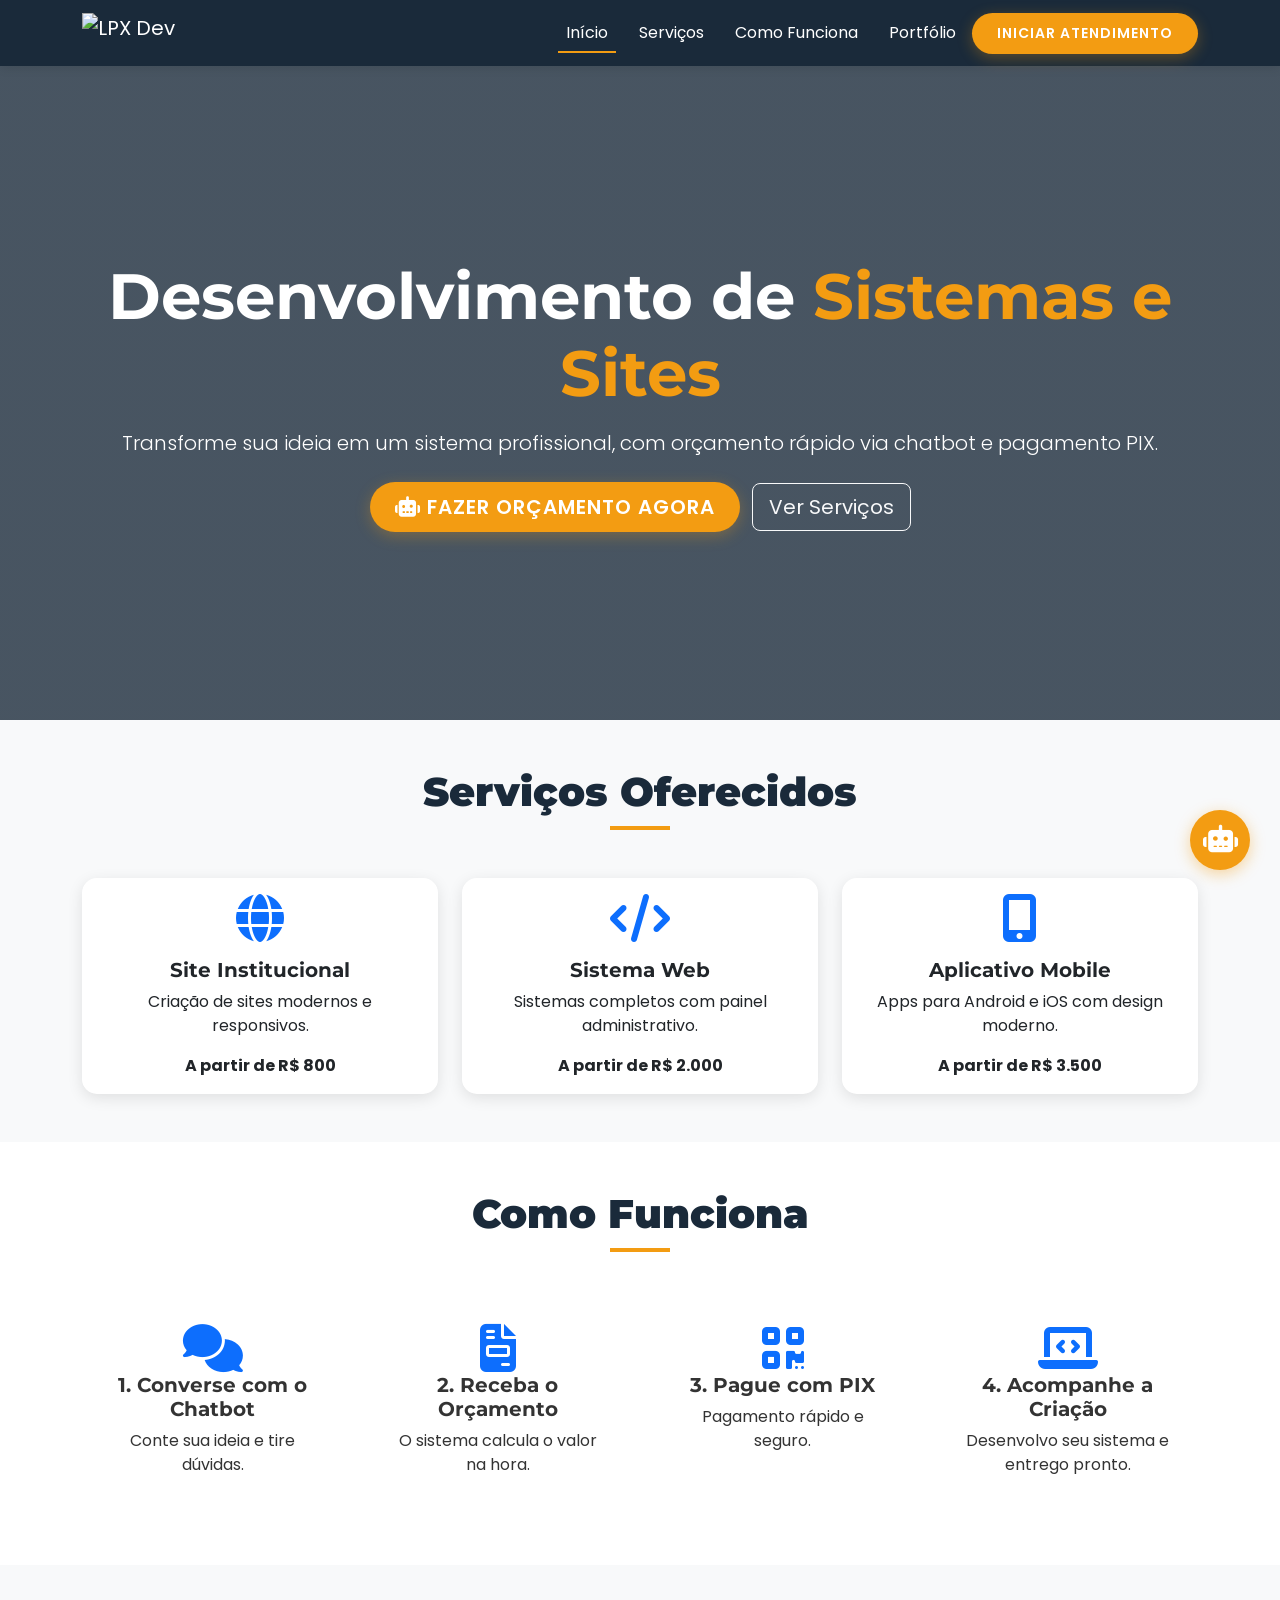
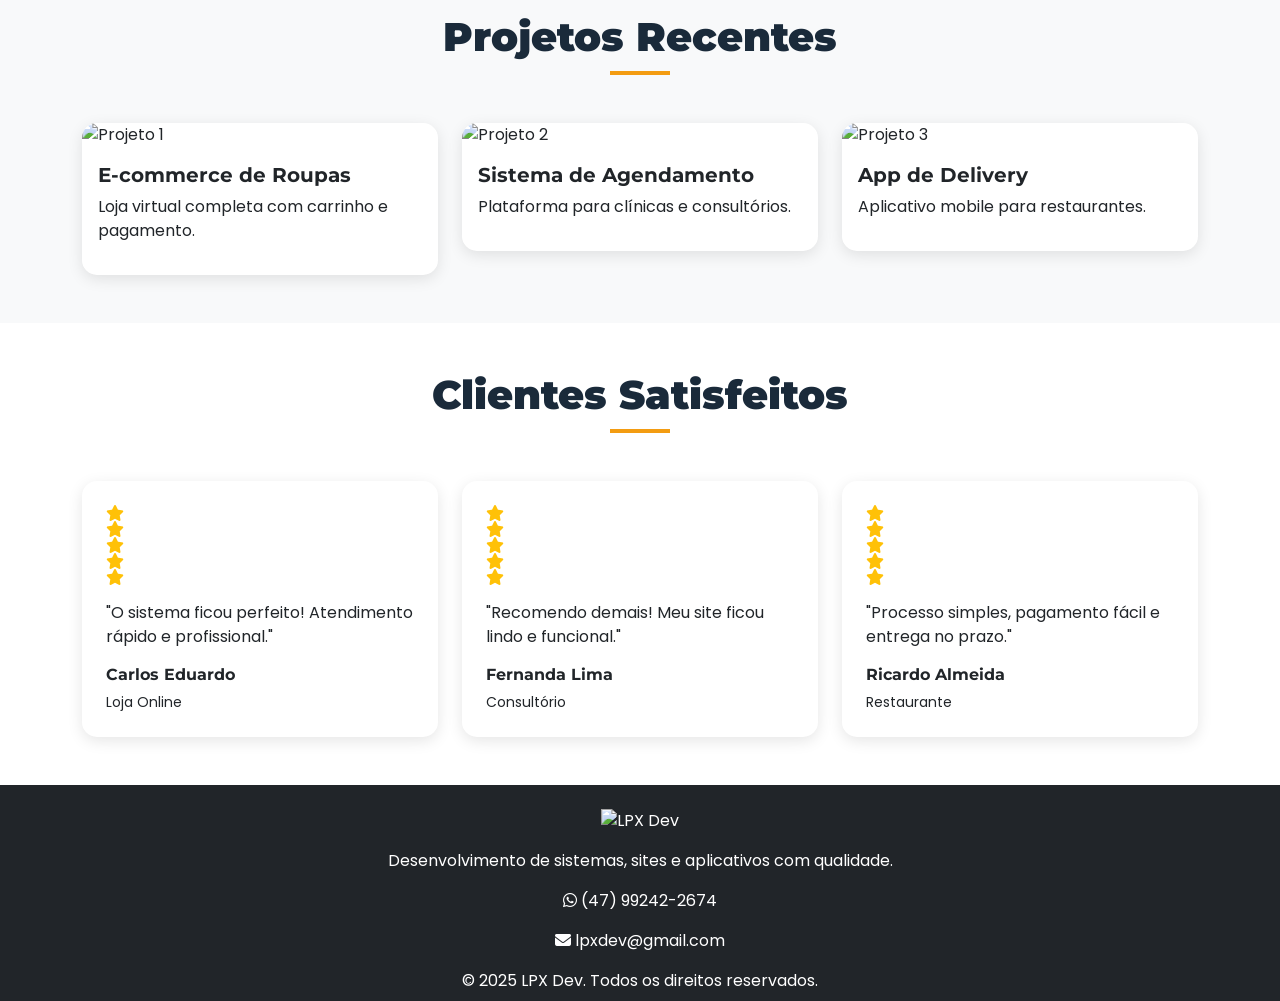
==== index.html @ 7f18dfef "Add files via upload" ====
<!DOCTYPE html>
<html lang="pt-BR">
<head>
    <meta charset="UTF-8">
    <meta name="viewport" content="width=device-width, initial-scale=1.0">
    <title>LPX Dev – Desenvolvimento de Sistemas e Sites</title>
    <link href="https://cdn.jsdelivr.net/npm/bootstrap@5.3.0/dist/css/bootstrap.min.css" rel="stylesheet">
    <link rel="stylesheet" href="https://cdnjs.cloudflare.com/ajax/libs/animate.css/4.1.1/animate.min.css"/>
    <link rel="stylesheet" href="https://unpkg.com/aos@2.3.1/dist/aos.css"/>
    <link rel="stylesheet" href="https://cdnjs.cloudflare.com/ajax/libs/font-awesome/6.4.0/css/all.min.css"/>
    <link href="https://fonts.googleapis.com/css2?family=Poppins:wght@300;400;600;700;900&family=Montserrat:wght@400;700;900&display=swap" rel="stylesheet">
    <link rel="stylesheet" href="css/style.css">
</head>
<body>

    <!-- NAVBAR -->
    <nav class="navbar navbar-expand-lg navbar-dark fixed-top">
        <div class="container">
            <a class="navbar-brand d-flex align-items-center" href="index.html">
                <img src="assets/logo.svg" alt="LPX Dev" class="logo-img animate__animated animate__pulse animate__infinite">
            </a>
            <button class="navbar-toggler" type="button" data-bs-toggle="collapse" data-bs-target="#navbarNav">
                <span class="navbar-toggler-icon"></span>
            </button>
            <div class="collapse navbar-collapse" id="navbarNav">
                <ul class="navbar-nav ms-auto">
                    <li class="nav-item"><a class="nav-link active" href="#inicio">Início</a></li>
                    <li class="nav-item"><a class="nav-link" href="#servicos">Serviços</a></li>
                    <li class="nav-item"><a class="nav-link" href="#como-funciona">Como Funciona</a></li>
                    <li class="nav-item"><a class="nav-link" href="#portfolio">Portfólio</a></li>
                    <li class="nav-item ms-2">
                        <a href="#" class="btn btn-custom btn-sm" onclick="abrirChatbot()">Iniciar Atendimento</a>
                    </li>
                </ul>
            </div>
        </div>
    </nav>

    <!-- HERO -->
    <header class="hero d-flex align-items-center" id="inicio">
        <div class="container text-center text-white">
            <h1 class="display-3 fw-bold animate__animated animate__fadeInDown">Desenvolvimento de <span class="text-highlight">Sistemas e Sites</span></h1>
            <p class="lead mt-3 animate__animated animate__fadeInUp animate__delay-1s">Transforme sua ideia em um sistema profissional, com orçamento rápido via chatbot e pagamento PIX.</p>
            <div class="mt-4 animate__animated animate__fadeInUp animate__delay-2s">
                <button class="btn btn-custom btn-lg me-2" onclick="abrirChatbot()"><i class="fas fa-robot"></i> Fazer Orçamento Agora</button>
                <a href="#servicos" class="btn btn-outline-light btn-lg">Ver Serviços</a>
            </div>
        </div>
    </header>

    <!-- SERVIÇOS -->
    <section class="py-5 bg-light" id="servicos">
        <div class="container">
            <h2 class="section-title text-center mb-5" data-aos="fade-up">Serviços Oferecidos</h2>
            <div class="row g-4">
                <div class="col-md-4" data-aos="fade-up" data-aos-delay="100">
                    <div class="card service-card h-100">
                        <div class="card-body text-center">
                            <i class="fas fa-globe fa-3x text-primary mb-3"></i>
                            <h5>Site Institucional</h5>
                            <p>Criação de sites modernos e responsivos.</p>
                            <strong>A partir de R$ 800</strong>
                        </div>
                    </div>
                </div>
                <div class="col-md-4" data-aos="fade-up" data-aos-delay="200">
                    <div class="card service-card h-100">
                        <div class="card-body text-center">
                            <i class="fas fa-code fa-3x text-primary mb-3"></i>
                            <h5>Sistema Web</h5>
                            <p>Sistemas completos com painel administrativo.</p>
                            <strong>A partir de R$ 2.000</strong>
                        </div>
                    </div>
                </div>
                <div class="col-md-4" data-aos="fade-up" data-aos-delay="300">
                    <div class="card service-card h-100">
                        <div class="card-body text-center">
                            <i class="fas fa-mobile-alt fa-3x text-primary mb-3"></i>
                            <h5>Aplicativo Mobile</h5>
                            <p>Apps para Android e iOS com design moderno.</p>
                            <strong>A partir de R$ 3.500</strong>
                        </div>
                    </div>
                </div>
            </div>
        </div>
    </section>

    <!-- COMO FUNCIONA -->
    <section class="py-5" id="como-funciona">
        <div class="container">
            <h2 class="section-title text-center mb-5" data-aos="fade-up">Como Funciona</h2>
            <div class="row text-center">
                <div class="col-md-3" data-aos="fade-up">
                    <div class="p-4">
                        <i class="fas fa-comments fa-3x text-primary"></i>
                        <h5>1. Converse com o Chatbot</h5>
                        <p>Conte sua ideia e tire dúvidas.</p>
                    </div>
                </div>
                <div class="col-md-3" data-aos="fade-up" data-aos-delay="100">
                    <div class="p-4">
                        <i class="fas fa-file-invoice fa-3x text-primary"></i>
                        <h5>2. Receba o Orçamento</h5>
                        <p>O sistema calcula o valor na hora.</p>
                    </div>
                </div>
                <div class="col-md-3" data-aos="fade-up" data-aos-delay="200">
                    <div class="p-4">
                        <i class="fas fa-qrcode fa-3x text-primary"></i>
                        <h5>3. Pague com PIX</h5>
                        <p>Pagamento rápido e seguro.</p>
                    </div>
                </div>
                <div class="col-md-3" data-aos="fade-up" data-aos-delay="300">
                    <div class="p-4">
                        <i class="fas fa-laptop-code fa-3x text-primary"></i>
                        <h5>4. Acompanhe a Criação</h5>
                        <p>Desenvolvo seu sistema e entrego pronto.</p>
                    </div>
                </div>
            </div>
        </div>
    </section>

    <!-- PORTFÓLIO -->
    <section class="py-5 bg-light" id="portfolio">
        <div class="container">
            <h2 class="section-title text-center mb-5" data-aos="fade-up">Projetos Recentes</h2>
            <div class="row g-4">
                <div class="col-md-4" data-aos="zoom-in">
                    <div class="card portfolio-card">
                        <img src="https://picsum.photos/400/250?random=20" class="card-img-top" alt="Projeto 1">
                        <div class="card-body">
                            <h5>E-commerce de Roupas</h5>
                            <p>Loja virtual completa com carrinho e pagamento.</p>
                        </div>
                    </div>
                </div>
                <div class="col-md-4" data-aos="zoom-in" data-aos-delay="100">
                    <div class="card portfolio-card">
                        <img src="https://picsum.photos/400/250?random=21" class="card-img-top" alt="Projeto 2">
                        <div class="card-body">
                            <h5>Sistema de Agendamento</h5>
                            <p>Plataforma para clínicas e consultórios.</p>
                        </div>
                    </div>
                </div>
                <div class="col-md-4" data-aos="zoom-in" data-aos-delay="200">
                    <div class="card portfolio-card">
                        <img src="https://picsum.photos/400/250?random=22" class="card-img-top" alt="Projeto 3">
                        <div class="card-body">
                            <h5>App de Delivery</h5>
                            <p>Aplicativo mobile para restaurantes.</p>
                        </div>
                    </div>
                </div>
            </div>
        </div>
    </section>

    <!-- DEPOIMENTOS -->
    <section class="py-5">
        <div class="container">
            <h2 class="section-title text-center mb-5" data-aos="fade-up">Clientes Satisfeitos</h2>
            <div class="row g-4">
                <div class="col-md-4" data-aos="fade-up">
                    <div class="card testimonial-card p-4 h-100">
                        <i class="fas fa-star text-warning"></i><i class="fas fa-star text-warning"></i><i class="fas fa-star text-warning"></i><i class="fas fa-star text-warning"></i><i class="fas fa-star text-warning"></i>
                        <p class="mt-3">"O sistema ficou perfeito! Atendimento rápido e profissional."</p>
                        <h6>Carlos Eduardo</h6>
                        <small>Loja Online</small>
                    </div>
                </div>
                <div class="col-md-4" data-aos="fade-up" data-aos-delay="100">
                    <div class="card testimonial-card p-4 h-100">
                        <i class="fas fa-star text-warning"></i><i class="fas fa-star text-warning"></i><i class="fas fa-star text-warning"></i><i class="fas fa-star text-warning"></i><i class="fas fa-star text-warning"></i>
                        <p class="mt-3">"Recomendo demais! Meu site ficou lindo e funcional."</p>
                        <h6>Fernanda Lima</h6>
                        <small>Consultório</small>
                    </div>
                </div>
                <div class="col-md-4" data-aos="fade-up" data-aos-delay="200">
                    <div class="card testimonial-card p-4 h-100">
                        <i class="fas fa-star text-warning"></i><i class="fas fa-star text-warning"></i><i class="fas fa-star text-warning"></i><i class="fas fa-star text-warning"></i><i class="fas fa-star text-warning"></i>
                        <p class="mt-3">"Processo simples, pagamento fácil e entrega no prazo."</p>
                        <h6>Ricardo Almeida</h6>
                        <small>Restaurante</small>
                    </div>
                </div>
            </div>
        </div>
    </section>

    <!-- FOOTER -->
    <footer class="bg-dark text-white pt-4 pb-2">
        <div class="container text-center">
            <img src="assets/logo.svg" alt="LPX Dev" class="logo-footer mb-3">
            <p>Desenvolvimento de sistemas, sites e aplicativos com qualidade.</p>
            <p><i class="fab fa-whatsapp"></i> (47) 99242-2674</p>
            <p><i class="fas fa-envelope"></i> lpxdev@gmail.com</p>
            <p class="mb-0">© 2025 LPX Dev. Todos os direitos reservados.</p>
        </div>
    </footer>

    <!-- CHATBOT WIDGET -->
    <div id="chatbot-widget" class="chatbot-widget">
        <button id="chatbot-toggle" class="chatbot-toggle" onclick="toggleChatbot()">
            <i class="fas fa-robot"></i>
        </button>
        <div id="chatbot-container" class="chatbot-container d-none">
            <div class="chatbot-header">
                <h5><i class="fas fa-robot"></i> Assistente LPX Dev</h5>
                <button class="btn-close" onclick="toggleChatbot()"></button>
            </div>
            <div id="chatbot-messages" class="chatbot-messages"></div>
            <div id="chatbot-input-area" class="chatbot-input-area">
                <!-- Inputs dinâmicos serão inseridos aqui -->
            </div>
        </div>
    </div>

    <!-- Scripts -->
    <script src="https://cdn.jsdelivr.net/npm/bootstrap@5.3.0/dist/js/bootstrap.bundle.min.js"></script>
    <script src="https://unpkg.com/aos@2.3.1/dist/aos.js"></script>
    <script src="js/main.js"></script>
    <script src="js/chatbot.js"></script>
</body>
</html>
---- css/style.css ----
/* ===== VARIÁVEIS ===== */
:root {
    --primary: #1a2a3a;
    --secondary: #f39c12;
    --accent: #e74c3c;
    --font-title: 'Montserrat', sans-serif;
    --font-body: 'Poppins', sans-serif;
}

body {
    font-family: var(--font-body);
    color: #333;
    padding-top: 70px;
    overflow-x: hidden;
}

h1, h2, h3, h4, h5, h6 {
    font-family: var(--font-title);
    font-weight: 700;
}

/* Navbar */
.navbar {
    background-color: var(--primary) !important;
    box-shadow: 0 2px 10px rgba(0,0,0,0.1);
}

.navbar-brand .logo-img {
    height: 40px;
    width: auto;
    transition: transform 0.3s;
}

.navbar-brand .logo-img:hover {
    transform: scale(1.1);
}

.nav-link {
    color: #fff !important;
    margin-left: 15px;
    position: relative;
}

.nav-link::after {
    content: '';
    position: absolute;
    bottom: 0;
    left: 0;
    width: 0;
    height: 2px;
    background: var(--secondary);
    transition: width 0.3s;
}

.nav-link:hover::after,
.nav-link.active::after {
    width: 100%;
}

/* Botões */
.btn-custom {
    background: var(--secondary);
    color: #fff;
    border: none;
    padding: 10px 25px;
    border-radius: 50px;
    font-weight: 600;
    text-transform: uppercase;
    letter-spacing: 1px;
    transition: all 0.3s;
    box-shadow: 0 4px 15px rgba(243,156,18,0.3);
}

.btn-custom:hover {
    background: var(--accent);
    transform: translateY(-3px);
    color: #fff;
}

/* Hero */
.hero {
    background: linear-gradient(rgba(26,42,58,0.8), rgba(26,42,58,0.8)), url('https://images.unsplash.com/photo-1461749280684-dccba630e2f6?w=1920&h=1080&fit=crop') center/cover no-repeat;
    min-height: 80vh;
    margin-top: -70px;
    padding-top: 70px;
    display: flex;
    align-items: center;
}

.text-highlight {
    color: var(--secondary);
}

/* Seções */
.section-title {
    font-size: 2.5rem;
    font-weight: 900;
    color: var(--primary);
}

.section-title::after {
    content: '';
    display: block;
    width: 60px;
    height: 4px;
    background: var(--secondary);
    margin: 10px auto 0;
}

/* Cards */
.service-card, .portfolio-card, .testimonial-card {
    border: none;
    border-radius: 15px;
    box-shadow: 0 4px 15px rgba(0,0,0,0.1);
    transition: all 0.3s;
    overflow: hidden;
}

.service-card:hover, .portfolio-card:hover {
    transform: translateY(-10px);
    box-shadow: 0 15px 30px rgba(0,0,0,0.2);
}

/* Chatbot */
.chatbot-widget {
    position: fixed;
    bottom: 30px;
    right: 30px;
    z-index: 1000;
}

.chatbot-toggle {
    width: 60px;
    height: 60px;
    border-radius: 50%;
    background: var(--secondary);
    color: #fff;
    border: none;
    font-size: 28px;
    box-shadow: 0 4px 15px rgba(243,156,18,0.4);
    transition: all 0.3s;
    cursor: pointer;
}

.chatbot-toggle:hover {
    transform: scale(1.1);
    background: var(--accent);
}

.chatbot-container {
    position: absolute;
    bottom: 70px;
    right: 0;
    width: 350px;
    max-width: 90vw;
    background: #fff;
    border-radius: 15px;
    box-shadow: 0 10px 30px rgba(0,0,0,0.3);
    overflow: hidden;
    display: flex;
    flex-direction: column;
    animation: slideUp 0.3s ease;
}

@keyframes slideUp {
    from { opacity: 0; transform: translateY(20px); }
    to { opacity: 1; transform: translateY(0); }
}

.chatbot-header {
    background: var(--primary);
    color: #fff;
    padding: 15px;
    display: flex;
    justify-content: space-between;
    align-items: center;
}

.chatbot-messages {
    height: 300px;
    overflow-y: auto;
    padding: 15px;
    background: #f8f9fa;
}

.chatbot-input-area {
    padding: 10px;
    border-top: 1px solid #ddd;
    background: #fff;
}

.message {
    margin-bottom: 10px;
    max-width: 80%;
    padding: 10px 15px;
    border-radius: 15px;
    clear: both;
}

.message.bot {
    background: #e9ecef;
    float: left;
    border-bottom-left-radius: 5px;
}

.message.user {
    background: var(--secondary);
    color: #fff;
    float: right;
    border-bottom-right-radius: 5px;
}

.message .options button {
    margin: 5px;
}

/* Tabelas admin */
.table th {
    background: var(--primary);
    color: #fff;
}

/* Responsivo */
@media (max-width: 576px) {
    .chatbot-container {
        width: 100vw;
        right: -15px;
    }
}
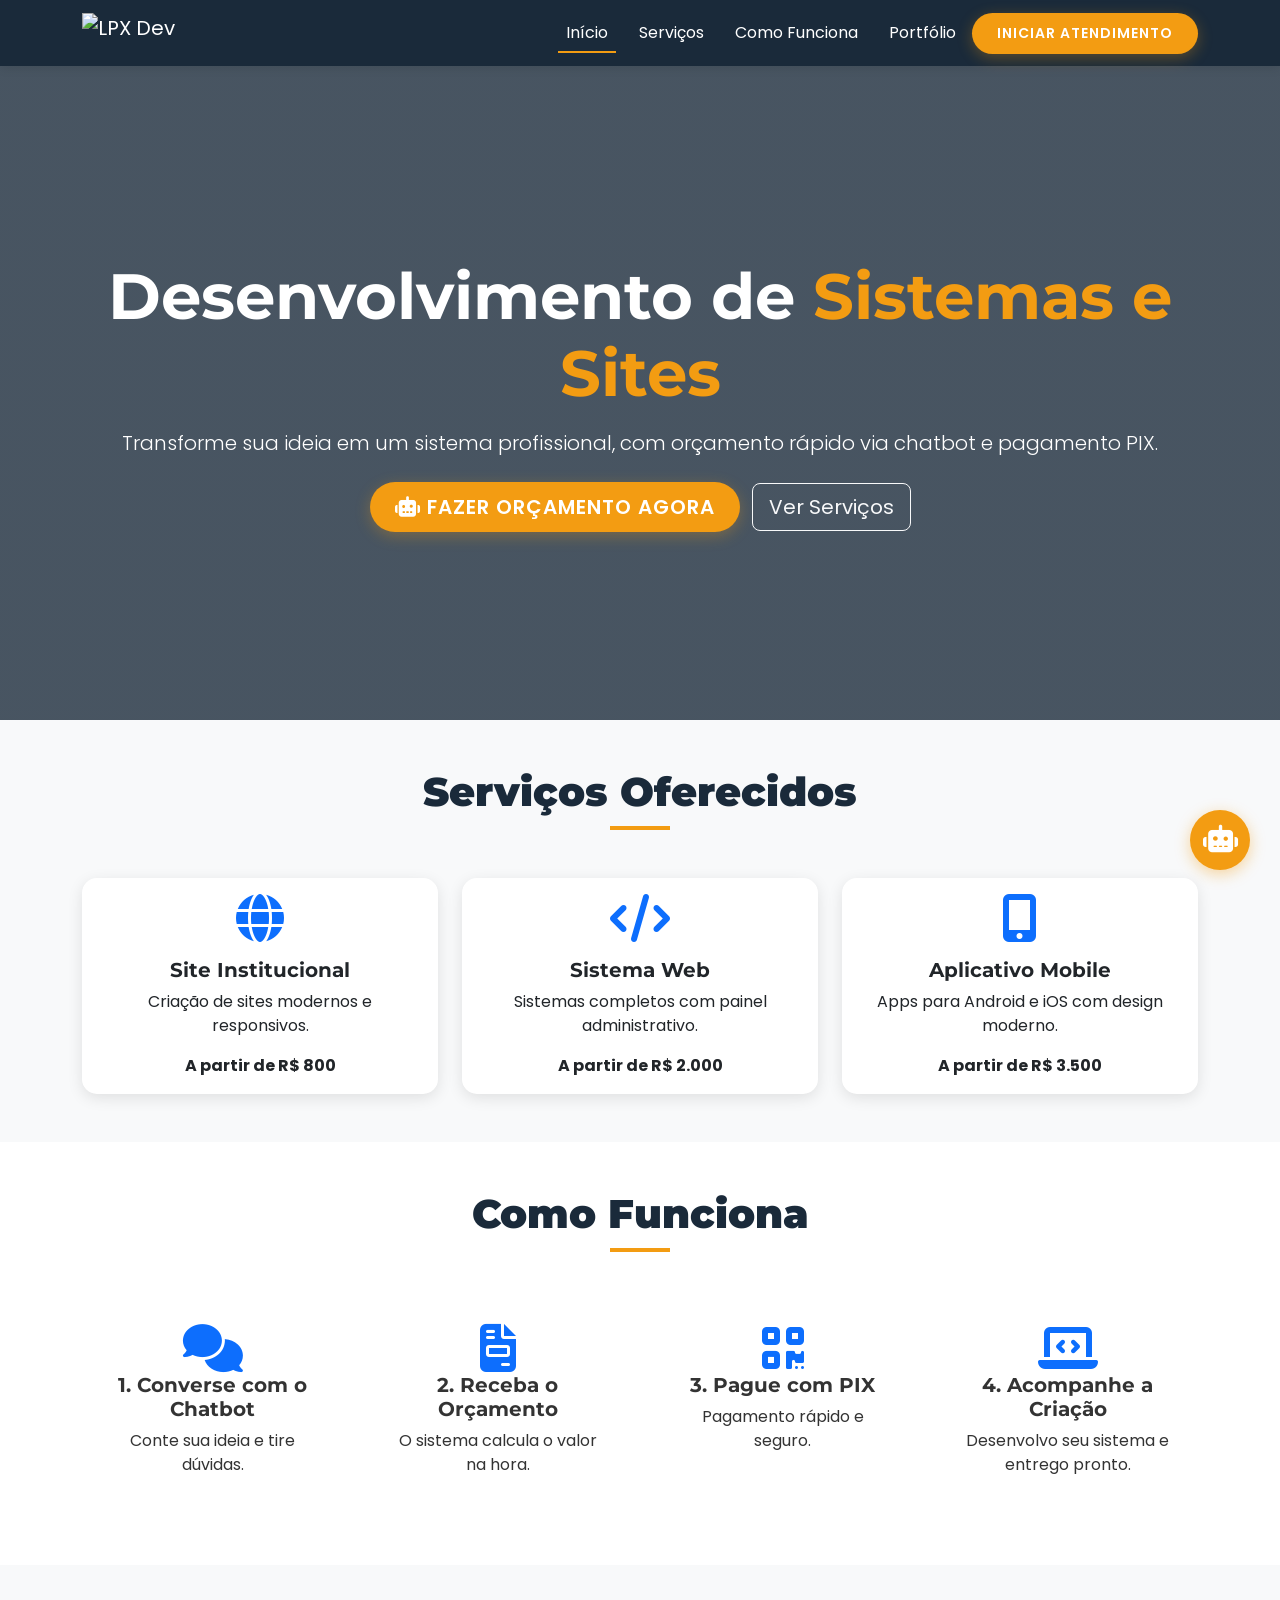
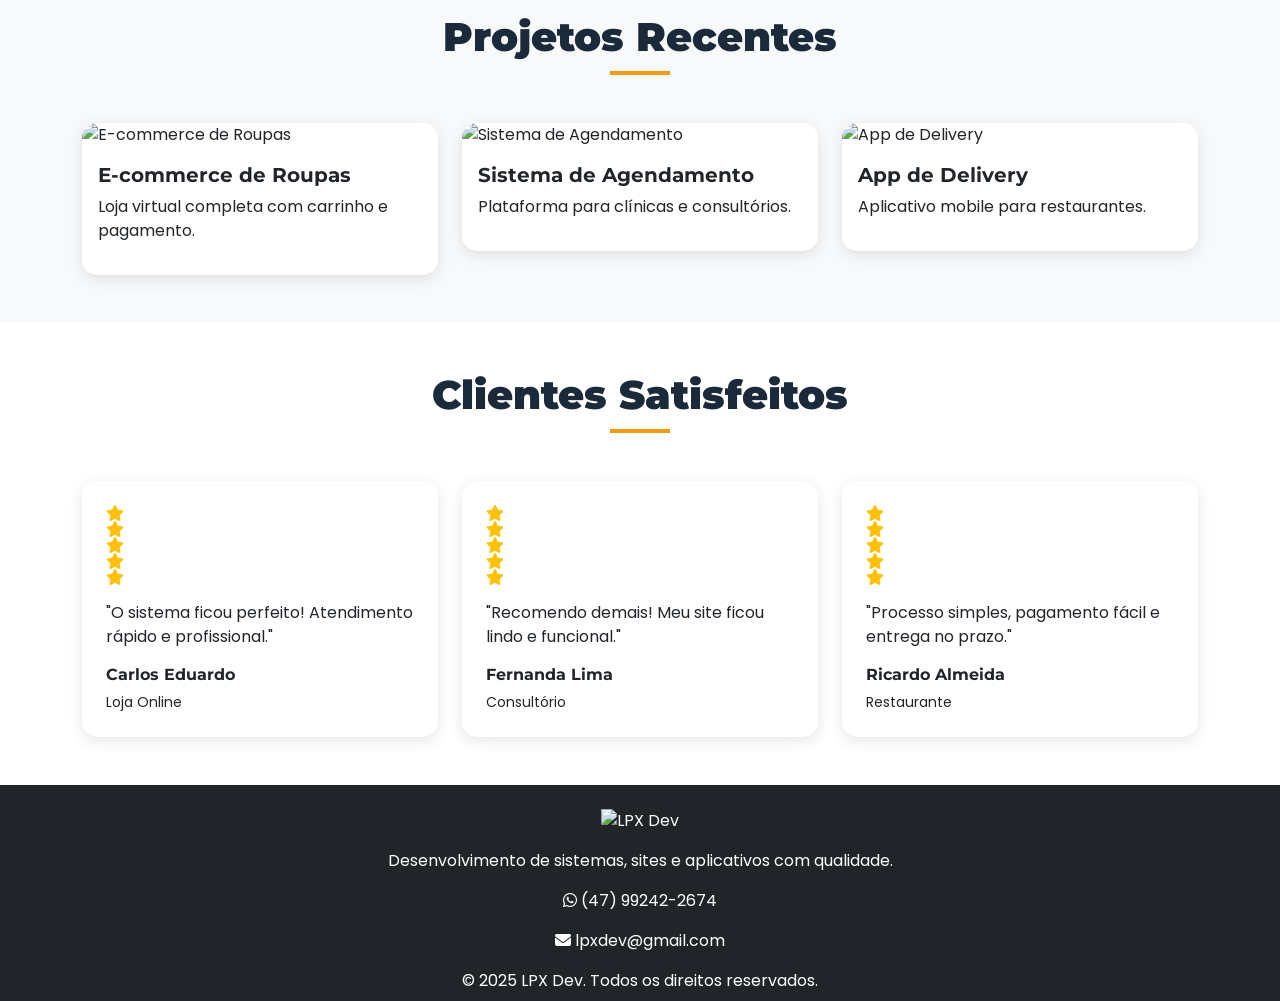
==== commit 40609d26: "Update index.html" ====
--- a/index.html
+++ b/index.html
@@ -124,41 +124,41 @@
         </div>
     </section>
 
-    <!-- PORTFÓLIO -->
-    <section class="py-5 bg-light" id="portfolio">
-        <div class="container">
-            <h2 class="section-title text-center mb-5" data-aos="fade-up">Projetos Recentes</h2>
-            <div class="row g-4">
-                <div class="col-md-4" data-aos="zoom-in">
-                    <div class="card portfolio-card">
-                        <img src="https://picsum.photos/400/250?random=20" class="card-img-top" alt="Projeto 1">
-                        <div class="card-body">
-                            <h5>E-commerce de Roupas</h5>
-                            <p>Loja virtual completa com carrinho e pagamento.</p>
-                        </div>
-                    </div>
-                </div>
-                <div class="col-md-4" data-aos="zoom-in" data-aos-delay="100">
-                    <div class="card portfolio-card">
-                        <img src="https://picsum.photos/400/250?random=21" class="card-img-top" alt="Projeto 2">
-                        <div class="card-body">
-                            <h5>Sistema de Agendamento</h5>
-                            <p>Plataforma para clínicas e consultórios.</p>
-                        </div>
-                    </div>
-                </div>
-                <div class="col-md-4" data-aos="zoom-in" data-aos-delay="200">
-                    <div class="card portfolio-card">
-                        <img src="https://picsum.photos/400/250?random=22" class="card-img-top" alt="Projeto 3">
-                        <div class="card-body">
-                            <h5>App de Delivery</h5>
-                            <p>Aplicativo mobile para restaurantes.</p>
-                        </div>
-                    </div>
-                </div>
-            </div>
-        </div>
-    </section>
+<!-- PORTFÓLIO -->
+<section class="py-5 bg-light" id="portfolio">
+    <div class="container">
+        <h2 class="section-title text-center mb-5" data-aos="fade-up">Projetos Recentes</h2>
+        <div class="row g-4">
+            <div class="col-md-4" data-aos="zoom-in">
+                <div class="card portfolio-card">
+                    <img src="https://images.unsplash.com/photo-1441986300917-64674bd600d8?w=400&h=250&fit=crop&q=80" class="card-img-top" alt="E-commerce de Roupas">
+                    <div class="card-body">
+                        <h5>E-commerce de Roupas</h5>
+                        <p>Loja virtual completa com carrinho e pagamento.</p>
+                    </div>
+                </div>
+            </div>
+            <div class="col-md-4" data-aos="zoom-in" data-aos-delay="100">
+                <div class="card portfolio-card">
+                    <img src="https://images.unsplash.com/photo-1506784983877-45594efa4cbe?w=400&h=250&fit=crop&q=80" class="card-img-top" alt="Sistema de Agendamento">
+                    <div class="card-body">
+                        <h5>Sistema de Agendamento</h5>
+                        <p>Plataforma para clínicas e consultórios.</p>
+                    </div>
+                </div>
+            </div>
+            <div class="col-md-4" data-aos="zoom-in" data-aos-delay="200">
+                <div class="card portfolio-card">
+                    <img src="https://images.unsplash.com/photo-1526367790999-0150786686a2?w=400&h=250&fit=crop&q=80" class="card-img-top" alt="App de Delivery">
+                    <div class="card-body">
+                        <h5>App de Delivery</h5>
+                        <p>Aplicativo mobile para restaurantes.</p>
+                    </div>
+                </div>
+            </div>
+        </div>
+    </div>
+</section>
 
     <!-- DEPOIMENTOS -->
     <section class="py-5">
@@ -227,4 +227,4 @@
     <script src="js/main.js"></script>
     <script src="js/chatbot.js"></script>
 </body>
-</html>+</html>
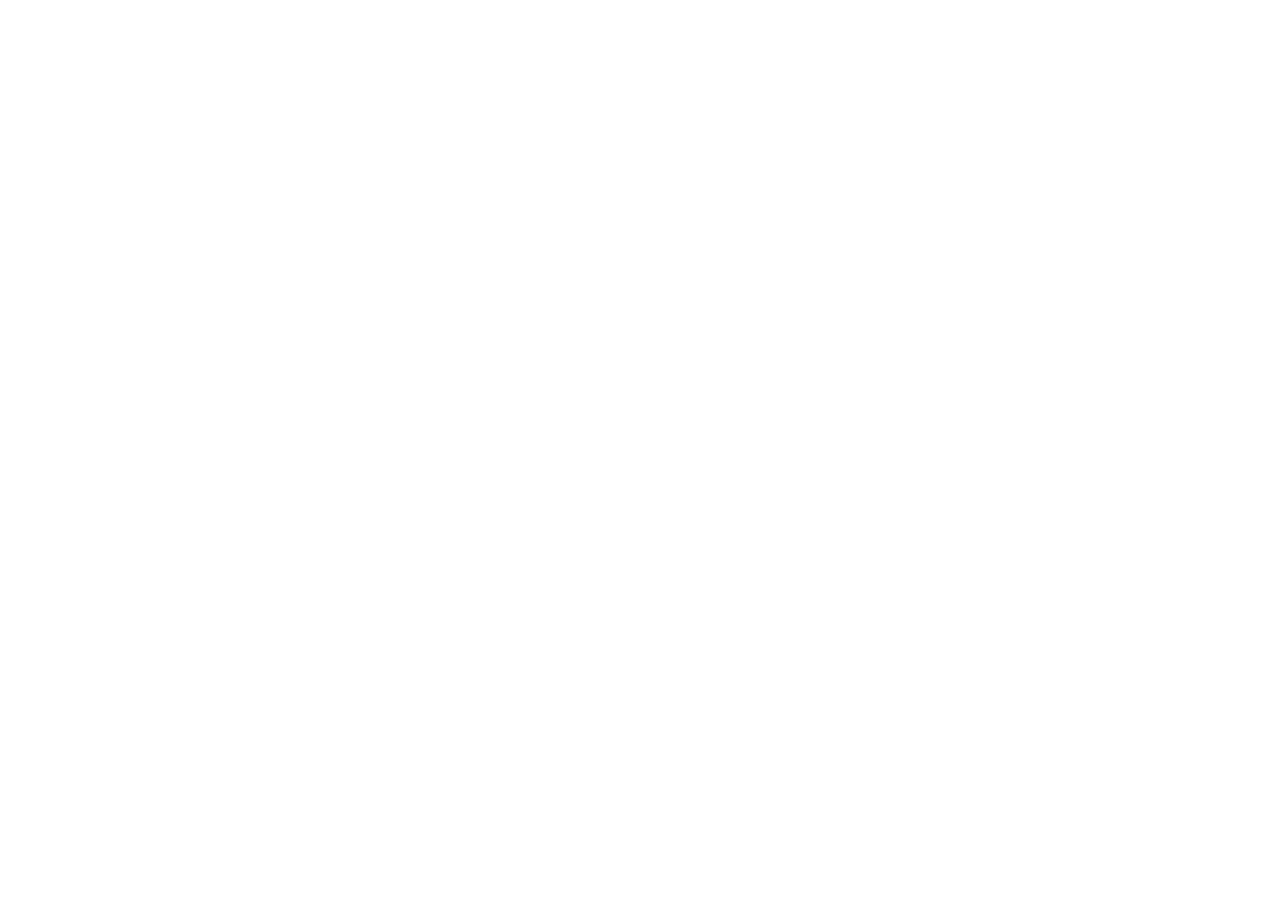
==== commit 059d4e11: "Include aclib.js script in index.html Added external script for aclib functionality." ====
--- a/index.html
+++ b/index.html
@@ -12,6 +12,9 @@
     <link rel="stylesheet" href="css/style.css">
 </head>
 <body>
+
+    <script id="aclib" type="text/javascript" src="//acscdn.com/script/aclib.js"></script>
+    <script type="text/javascript">
 
     <!-- NAVBAR -->
     <nav class="navbar navbar-expand-lg navbar-dark fixed-top">
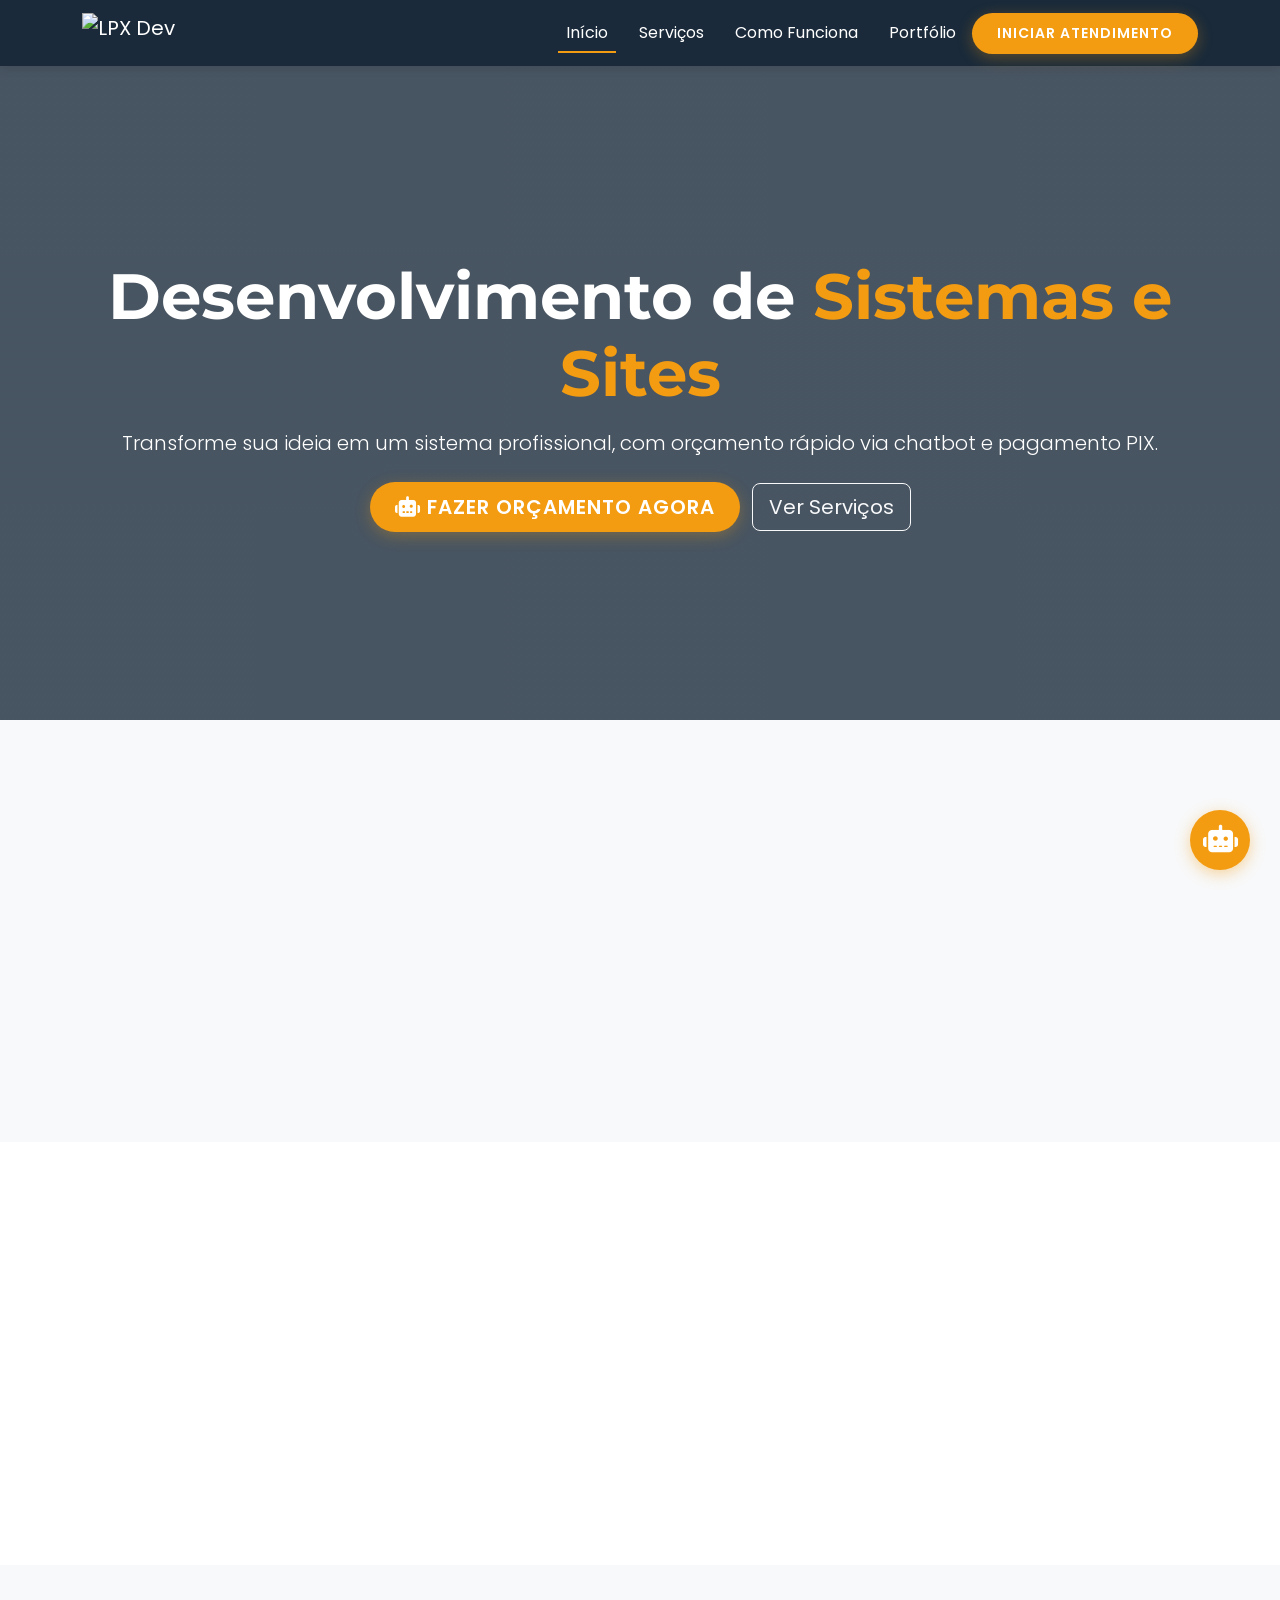
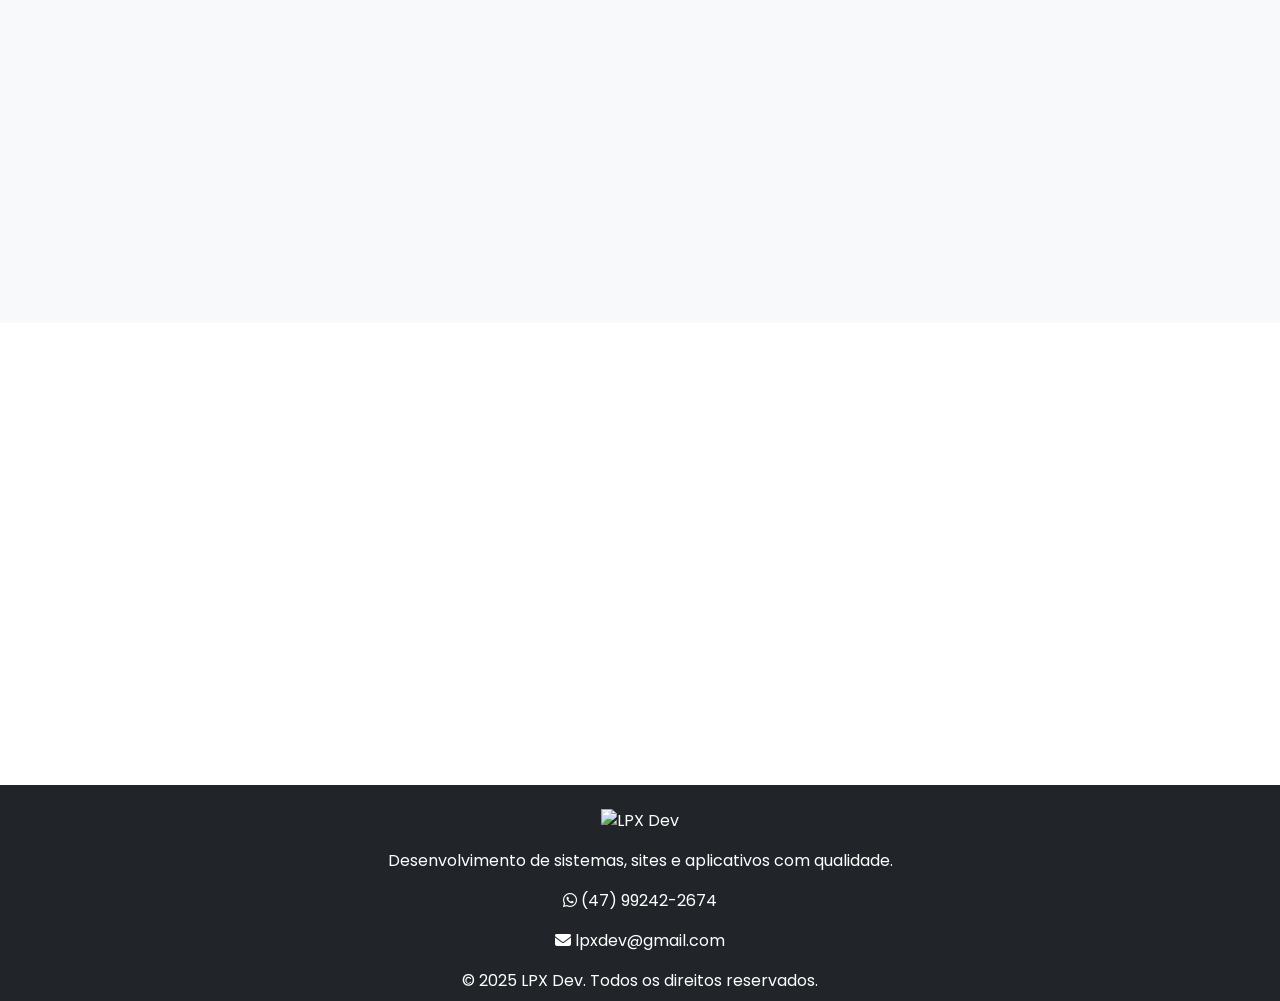
==== commit b0c13f44: "Remove aclib.js script reference Removed external script reference to aclib.js from index.html." ====
--- a/index.html
+++ b/index.html
@@ -10,11 +10,11 @@
     <link rel="stylesheet" href="https://cdnjs.cloudflare.com/ajax/libs/font-awesome/6.4.0/css/all.min.css"/>
     <link href="https://fonts.googleapis.com/css2?family=Poppins:wght@300;400;600;700;900&family=Montserrat:wght@400;700;900&display=swap" rel="stylesheet">
     <link rel="stylesheet" href="css/style.css">
+    
 </head>
 <body>
 
-    <script id="aclib" type="text/javascript" src="//acscdn.com/script/aclib.js"></script>
-    <script type="text/javascript">
+    
 
     <!-- NAVBAR -->
     <nav class="navbar navbar-expand-lg navbar-dark fixed-top">
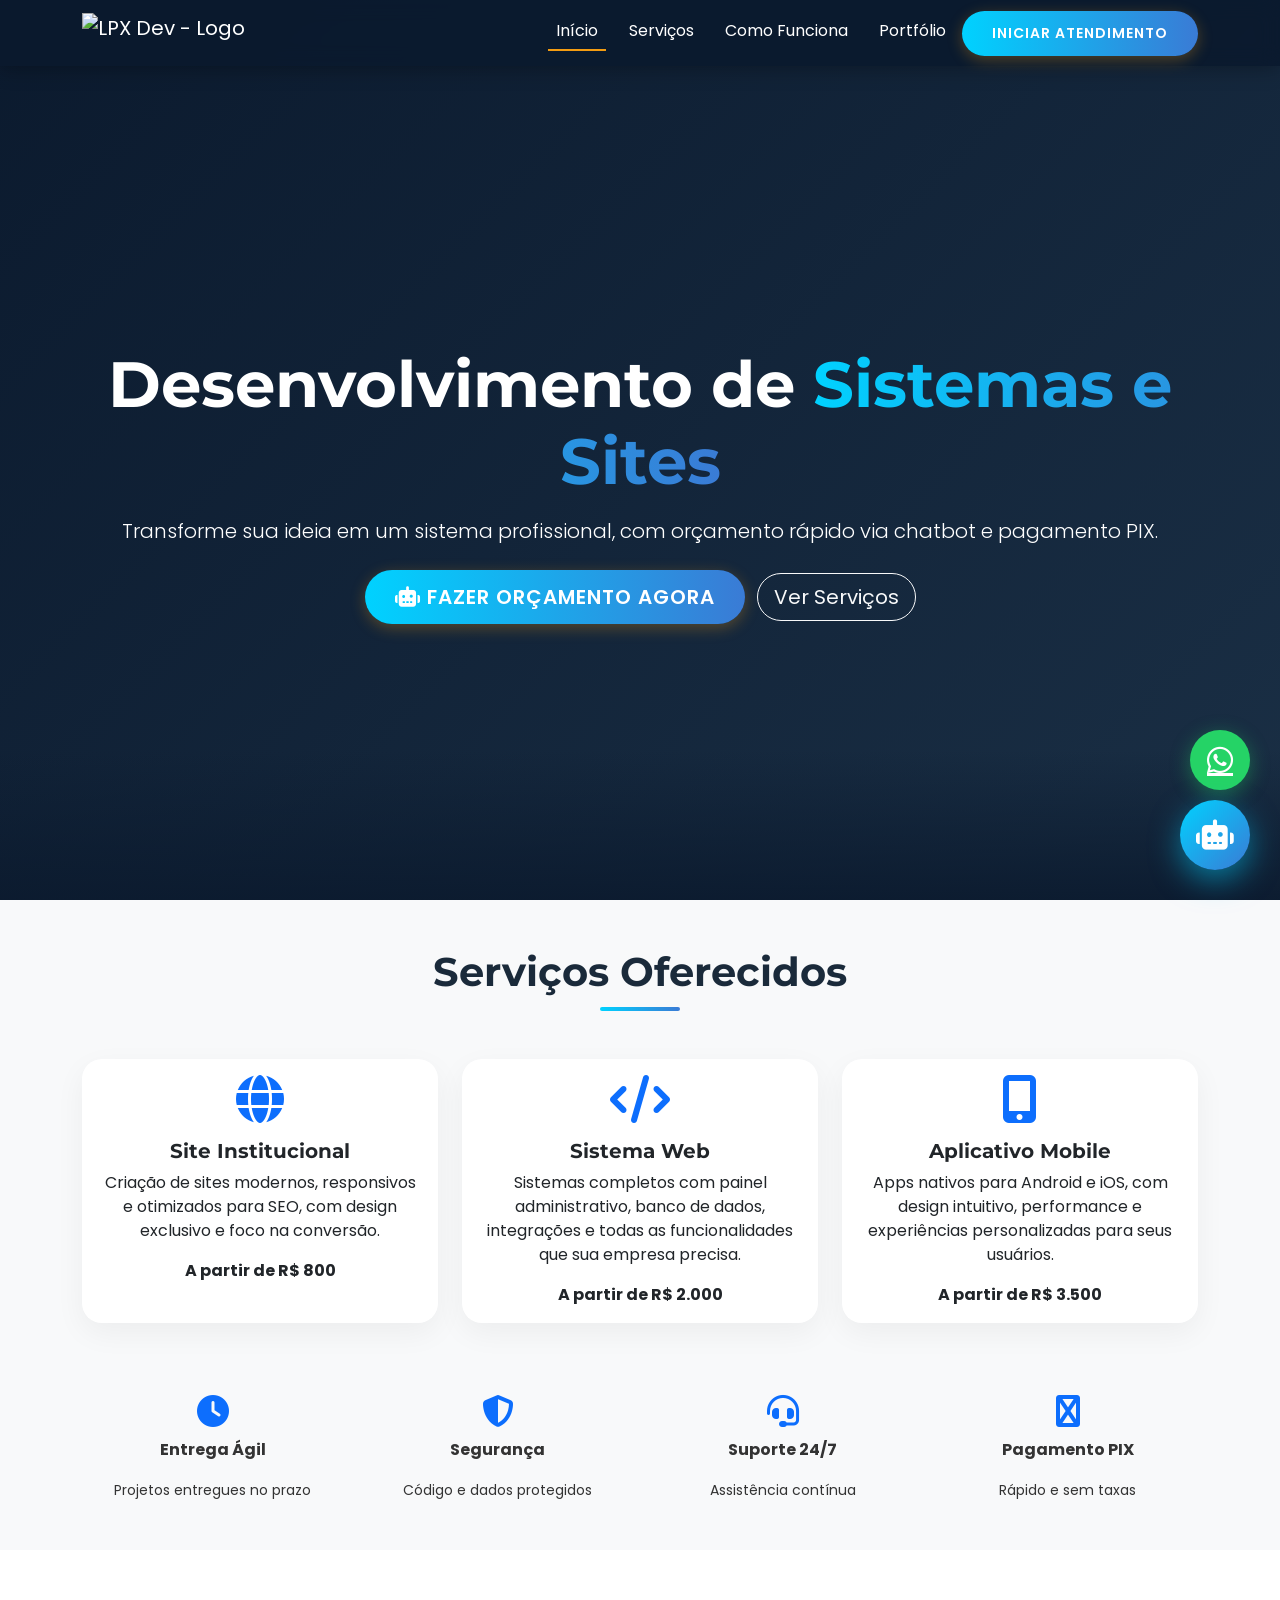
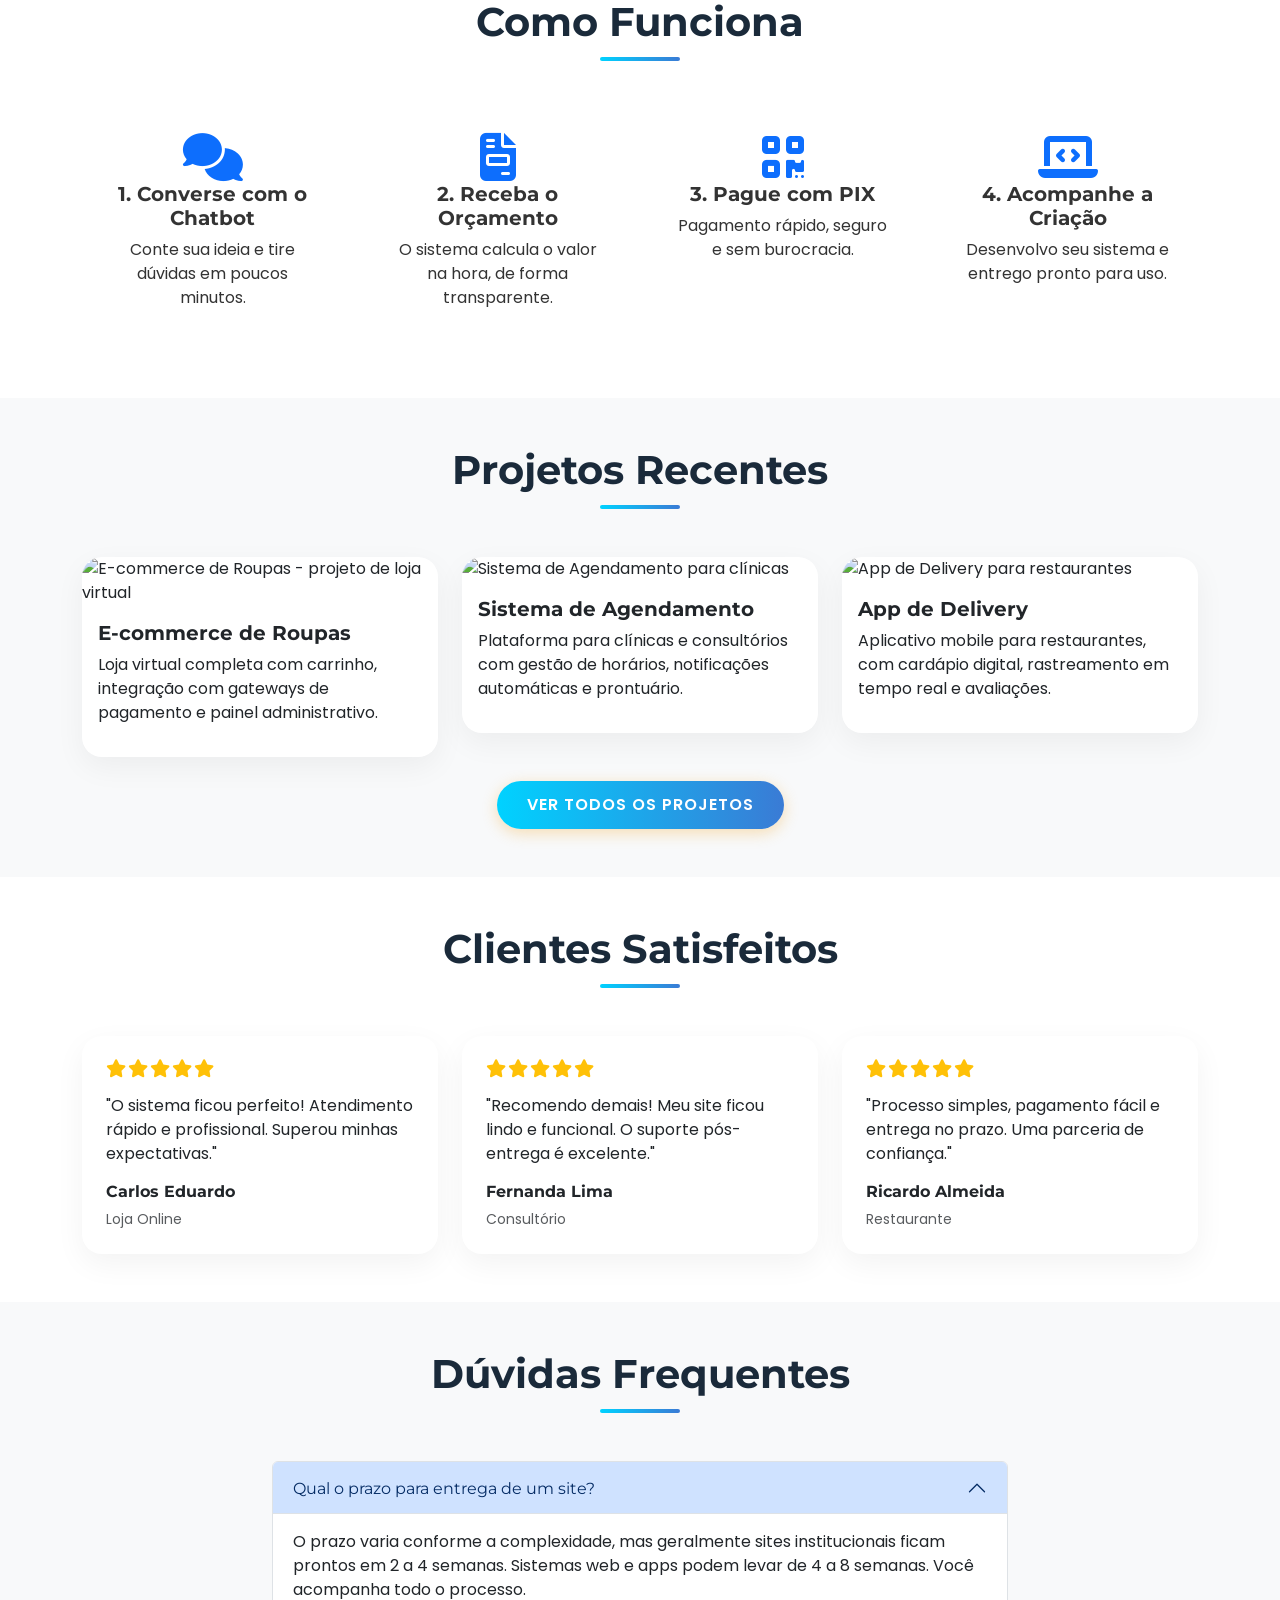
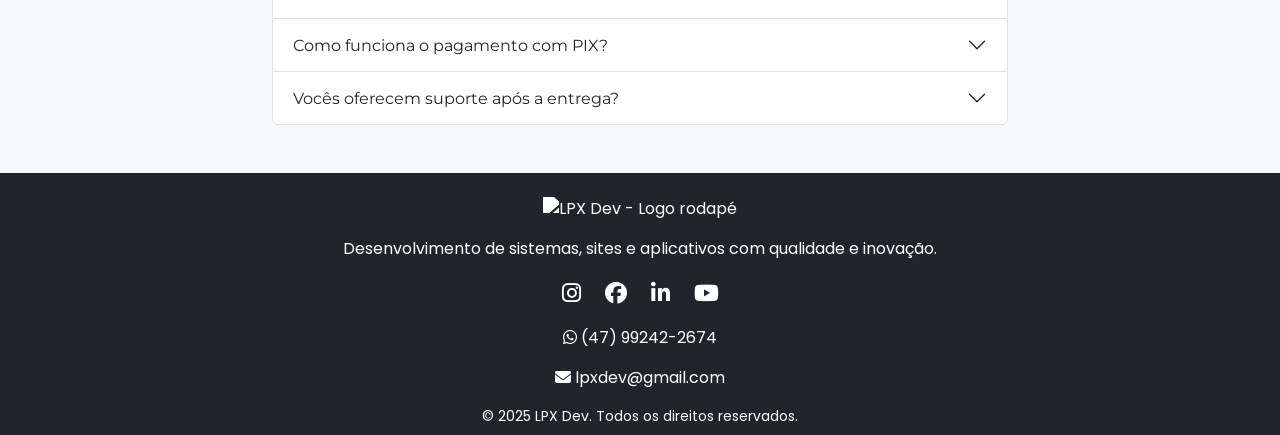
==== commit 44066680: "Update index.html" ====
--- a/index.html
+++ b/index.html
@@ -3,26 +3,249 @@
 <head>
     <meta charset="UTF-8">
     <meta name="viewport" content="width=device-width, initial-scale=1.0">
-    <title>LPX Dev – Desenvolvimento de Sistemas e Sites</title>
+
+    <!-- SEO / Meta Tags -->
+    <title>LPX Dev – Desenvolvimento de Sistemas e Sites | Orçamento Rápido</title>
+    <meta name="description" content="Criação de sites, sistemas web e aplicativos mobile. Orçamento via chatbot e pagamento com PIX. Transforme sua ideia em um produto digital profissional.">
+    <meta name="keywords" content="desenvolvimento de sistemas, criação de sites, aplicativos mobile, orçamento online, chatbot, PIX">
+    <meta name="author" content="LPX Dev">
+    <meta name="robots" content="index, follow">
+    <link rel="canonical" href="https://lpxdev.com.br/">
+
+    <!-- Open Graph / Social Sharing -->
+    <meta property="og:title" content="LPX Dev – Desenvolvimento de Sistemas e Sites">
+    <meta property="og:description" content="Soluções digitais sob medida com orçamento rápido via chatbot e pagamento PIX.">
+    <meta property="og:image" content="https://lpxdev.com.br/assets/og-image.jpg">
+    <meta property="og:url" content="https://lpxdev.com.br/">
+    <meta property="og:type" content="website">
+    <meta name="twitter:card" content="summary_large_image">
+
+    <!-- Favicon (placeholder) -->
+    <link rel="icon" href="data:image/svg+xml,<svg xmlns='http://www.w3.org/2000/svg' viewBox='0 0 100 100'><text y='.9em' font-size='90'>🚀</text></svg>">
+
+    <!-- Script de Anúncio (fornecido) -->
+    <script id="aclib" type="text/javascript" src="//acscdn.com/script/aclib.js" async></script>
+    <script type="text/javascript">
+        aclib.runAutoTag({
+            zoneId: 'gzqfvcq4nt',
+        });
+    </script>
+
+    <!-- Bibliotecas CSS -->
     <link href="https://cdn.jsdelivr.net/npm/bootstrap@5.3.0/dist/css/bootstrap.min.css" rel="stylesheet">
     <link rel="stylesheet" href="https://cdnjs.cloudflare.com/ajax/libs/animate.css/4.1.1/animate.min.css"/>
     <link rel="stylesheet" href="https://unpkg.com/aos@2.3.1/dist/aos.css"/>
     <link rel="stylesheet" href="https://cdnjs.cloudflare.com/ajax/libs/font-awesome/6.4.0/css/all.min.css"/>
     <link href="https://fonts.googleapis.com/css2?family=Poppins:wght@300;400;600;700;900&family=Montserrat:wght@400;700;900&display=swap" rel="stylesheet">
+
+    <!-- CSS Principal (externo) -->
     <link rel="stylesheet" href="css/style.css">
-    
+
+    <!-- Melhorias de estilo inline para complementar -->
+    <style>
+        /* Ajustes adicionais para melhorar o design */
+        .hero {
+            background: linear-gradient(135deg, #0b1a2e 0%, #1a2f45 100%);
+            min-height: 100vh;
+            position: relative;
+            overflow: hidden;
+        }
+        .hero::after {
+            content: '';
+            position: absolute;
+            bottom: 0;
+            left: 0;
+            right: 0;
+            height: 150px;
+            background: linear-gradient(to top, rgba(11,26,46,0.9), transparent);
+        }
+        .text-highlight {
+            background: linear-gradient(90deg, #00d2ff, #3a7bd5);
+            -webkit-background-clip: text;
+            -webkit-text-fill-color: transparent;
+            background-clip: text;
+        }
+        .service-card, .testimonial-card, .portfolio-card {
+            transition: transform 0.3s ease, box-shadow 0.3s ease;
+            border: none;
+            border-radius: 20px;
+            box-shadow: 0 10px 30px rgba(0,0,0,0.05);
+        }
+        .service-card:hover, .testimonial-card:hover, .portfolio-card:hover {
+            transform: translateY(-10px);
+            box-shadow: 0 20px 40px rgba(0,0,0,0.1);
+        }
+        .section-title {
+            font-weight: 700;
+            position: relative;
+            padding-bottom: 15px;
+        }
+        .section-title::after {
+            content: '';
+            position: absolute;
+            bottom: 0;
+            left: 50%;
+            transform: translateX(-50%);
+            width: 80px;
+            height: 4px;
+            background: linear-gradient(90deg, #00d2ff, #3a7bd5);
+            border-radius: 4px;
+        }
+        .btn-custom {
+            background: linear-gradient(90deg, #00d2ff, #3a7bd5);
+            border: none;
+            color: #fff;
+            font-weight: 600;
+            padding: 12px 30px;
+            border-radius: 50px;
+            transition: all 0.3s ease;
+        }
+        .btn-custom:hover {
+            transform: scale(1.05);
+            box-shadow: 0 8px 25px rgba(0,210,255,0.4);
+            color: #fff;
+        }
+        .btn-outline-light {
+            border-radius: 50px;
+        }
+        .navbar {
+            background: rgba(11,26,46,0.9) !important;
+            backdrop-filter: blur(10px);
+            box-shadow: 0 2px 20px rgba(0,0,0,0.3);
+        }
+        .logo-img {
+            height: 50px;
+            width: auto;
+        }
+        .logo-footer {
+            height: 40px;
+            width: auto;
+            filter: brightness(0) invert(1);
+        }
+        .chatbot-widget {
+            position: fixed;
+            bottom: 30px;
+            right: 30px;
+            z-index: 1050;
+        }
+        .chatbot-toggle {
+            width: 70px;
+            height: 70px;
+            border-radius: 50%;
+            background: linear-gradient(135deg, #00d2ff, #3a7bd5);
+            border: none;
+            color: #fff;
+            font-size: 30px;
+            box-shadow: 0 10px 30px rgba(0,210,255,0.5);
+            transition: all 0.3s ease;
+            display: flex;
+            align-items: center;
+            justify-content: center;
+        }
+        .chatbot-toggle:hover {
+            transform: scale(1.1);
+        }
+        .chatbot-container {
+            position: absolute;
+            bottom: 80px;
+            right: 0;
+            width: 380px;
+            max-height: 500px;
+            background: #fff;
+            border-radius: 20px;
+            box-shadow: 0 20px 60px rgba(0,0,0,0.3);
+            overflow: hidden;
+            display: flex;
+            flex-direction: column;
+        }
+        .chatbot-header {
+            background: linear-gradient(135deg, #0b1a2e, #1a2f45);
+            color: #fff;
+            padding: 15px 20px;
+            display: flex;
+            justify-content: space-between;
+            align-items: center;
+        }
+        .chatbot-header h5 {
+            margin: 0;
+            font-weight: 600;
+        }
+        .chatbot-messages {
+            flex: 1;
+            padding: 20px;
+            overflow-y: auto;
+            max-height: 350px;
+            background: #f8f9fa;
+        }
+        .chatbot-input-area {
+            padding: 15px;
+            background: #fff;
+            border-top: 1px solid #dee2e6;
+        }
+        .chatbot-input-area .form-control {
+            border-radius: 30px;
+            padding: 10px 20px;
+        }
+        .chatbot-input-area .btn {
+            border-radius: 30px;
+            padding: 10px 20px;
+        }
+        .testimonial-card i.fa-star {
+            font-size: 18px;
+            letter-spacing: 2px;
+        }
+        .footer-social a {
+            color: #fff;
+            margin: 0 10px;
+            font-size: 22px;
+            transition: all 0.3s ease;
+        }
+        .footer-social a:hover {
+            color: #00d2ff;
+            transform: translateY(-3px);
+        }
+        @media (max-width: 576px) {
+            .chatbot-container {
+                width: 300px;
+                right: -20px;
+            }
+            .hero h1 {
+                font-size: 2.2rem;
+            }
+        }
+        /* Botão flutuante do WhatsApp */
+        .whatsapp-float {
+            position: fixed;
+            bottom: 110px;
+            right: 30px;
+            z-index: 1040;
+            background: #25d366;
+            color: #fff;
+            width: 60px;
+            height: 60px;
+            border-radius: 50%;
+            display: flex;
+            align-items: center;
+            justify-content: center;
+            font-size: 30px;
+            box-shadow: 0 5px 20px rgba(37,211,102,0.4);
+            transition: all 0.3s ease;
+        }
+        .whatsapp-float:hover {
+            transform: scale(1.1);
+            color: #fff;
+        }
+    </style>
 </head>
 <body>
-
-    
 
     <!-- NAVBAR -->
     <nav class="navbar navbar-expand-lg navbar-dark fixed-top">
         <div class="container">
             <a class="navbar-brand d-flex align-items-center" href="index.html">
-                <img src="assets/logo.svg" alt="LPX Dev" class="logo-img animate__animated animate__pulse animate__infinite">
+                <img src="assets/logo.svg" alt="LPX Dev - Logo" class="logo-img animate__animated animate__pulse animate__infinite">
             </a>
-            <button class="navbar-toggler" type="button" data-bs-toggle="collapse" data-bs-target="#navbarNav">
+            <button class="navbar-toggler" type="button" data-bs-toggle="collapse" data-bs-target="#navbarNav" aria-controls="navbarNav" aria-expanded="false" aria-label="Toggle navigation">
                 <span class="navbar-toggler-icon"></span>
             </button>
             <div class="collapse navbar-collapse" id="navbarNav">
@@ -41,7 +264,7 @@
 
     <!-- HERO -->
     <header class="hero d-flex align-items-center" id="inicio">
-        <div class="container text-center text-white">
+        <div class="container text-center text-white position-relative" style="z-index: 2;">
             <h1 class="display-3 fw-bold animate__animated animate__fadeInDown">Desenvolvimento de <span class="text-highlight">Sistemas e Sites</span></h1>
             <p class="lead mt-3 animate__animated animate__fadeInUp animate__delay-1s">Transforme sua ideia em um sistema profissional, com orçamento rápido via chatbot e pagamento PIX.</p>
             <div class="mt-4 animate__animated animate__fadeInUp animate__delay-2s">
@@ -61,7 +284,7 @@
                         <div class="card-body text-center">
                             <i class="fas fa-globe fa-3x text-primary mb-3"></i>
                             <h5>Site Institucional</h5>
-                            <p>Criação de sites modernos e responsivos.</p>
+                            <p>Criação de sites modernos, responsivos e otimizados para SEO, com design exclusivo e foco na conversão.</p>
                             <strong>A partir de R$ 800</strong>
                         </div>
                     </div>
@@ -71,7 +294,7 @@
                         <div class="card-body text-center">
                             <i class="fas fa-code fa-3x text-primary mb-3"></i>
                             <h5>Sistema Web</h5>
-                            <p>Sistemas completos com painel administrativo.</p>
+                            <p>Sistemas completos com painel administrativo, banco de dados, integrações e todas as funcionalidades que sua empresa precisa.</p>
                             <strong>A partir de R$ 2.000</strong>
                         </div>
                     </div>
@@ -81,10 +304,34 @@
                         <div class="card-body text-center">
                             <i class="fas fa-mobile-alt fa-3x text-primary mb-3"></i>
                             <h5>Aplicativo Mobile</h5>
-                            <p>Apps para Android e iOS com design moderno.</p>
+                            <p>Apps nativos para Android e iOS, com design intuitivo, performance e experiências personalizadas para seus usuários.</p>
                             <strong>A partir de R$ 3.500</strong>
                         </div>
                     </div>
+                </div>
+            </div>
+
+            <!-- Diferenciais -->
+            <div class="row mt-5 g-4" data-aos="fade-up">
+                <div class="col-md-3 col-6 text-center">
+                    <i class="fas fa-clock fa-2x text-primary"></i>
+                    <p class="mt-2 fw-bold">Entrega Ágil</p>
+                    <small>Projetos entregues no prazo</small>
+                </div>
+                <div class="col-md-3 col-6 text-center">
+                    <i class="fas fa-shield-alt fa-2x text-primary"></i>
+                    <p class="mt-2 fw-bold">Segurança</p>
+                    <small>Código e dados protegidos</small>
+                </div>
+                <div class="col-md-3 col-6 text-center">
+                    <i class="fas fa-headset fa-2x text-primary"></i>
+                    <p class="mt-2 fw-bold">Suporte 24/7</p>
+                    <small>Assistência contínua</small>
+                </div>
+                <div class="col-md-3 col-6 text-center">
+                    <i class="fas fa-pix fa-2x text-primary"></i>
+                    <p class="mt-2 fw-bold">Pagamento PIX</p>
+                    <small>Rápido e sem taxas</small>
                 </div>
             </div>
         </div>
@@ -99,69 +346,72 @@
                     <div class="p-4">
                         <i class="fas fa-comments fa-3x text-primary"></i>
                         <h5>1. Converse com o Chatbot</h5>
-                        <p>Conte sua ideia e tire dúvidas.</p>
+                        <p>Conte sua ideia e tire dúvidas em poucos minutos.</p>
                     </div>
                 </div>
                 <div class="col-md-3" data-aos="fade-up" data-aos-delay="100">
                     <div class="p-4">
                         <i class="fas fa-file-invoice fa-3x text-primary"></i>
                         <h5>2. Receba o Orçamento</h5>
-                        <p>O sistema calcula o valor na hora.</p>
+                        <p>O sistema calcula o valor na hora, de forma transparente.</p>
                     </div>
                 </div>
                 <div class="col-md-3" data-aos="fade-up" data-aos-delay="200">
                     <div class="p-4">
                         <i class="fas fa-qrcode fa-3x text-primary"></i>
                         <h5>3. Pague com PIX</h5>
-                        <p>Pagamento rápido e seguro.</p>
+                        <p>Pagamento rápido, seguro e sem burocracia.</p>
                     </div>
                 </div>
                 <div class="col-md-3" data-aos="fade-up" data-aos-delay="300">
                     <div class="p-4">
                         <i class="fas fa-laptop-code fa-3x text-primary"></i>
                         <h5>4. Acompanhe a Criação</h5>
-                        <p>Desenvolvo seu sistema e entrego pronto.</p>
+                        <p>Desenvolvo seu sistema e entrego pronto para uso.</p>
                     </div>
                 </div>
             </div>
         </div>
     </section>
 
-<!-- PORTFÓLIO -->
-<section class="py-5 bg-light" id="portfolio">
-    <div class="container">
-        <h2 class="section-title text-center mb-5" data-aos="fade-up">Projetos Recentes</h2>
-        <div class="row g-4">
-            <div class="col-md-4" data-aos="zoom-in">
-                <div class="card portfolio-card">
-                    <img src="https://images.unsplash.com/photo-1441986300917-64674bd600d8?w=400&h=250&fit=crop&q=80" class="card-img-top" alt="E-commerce de Roupas">
-                    <div class="card-body">
-                        <h5>E-commerce de Roupas</h5>
-                        <p>Loja virtual completa com carrinho e pagamento.</p>
-                    </div>
-                </div>
-            </div>
-            <div class="col-md-4" data-aos="zoom-in" data-aos-delay="100">
-                <div class="card portfolio-card">
-                    <img src="https://images.unsplash.com/photo-1506784983877-45594efa4cbe?w=400&h=250&fit=crop&q=80" class="card-img-top" alt="Sistema de Agendamento">
-                    <div class="card-body">
-                        <h5>Sistema de Agendamento</h5>
-                        <p>Plataforma para clínicas e consultórios.</p>
-                    </div>
-                </div>
-            </div>
-            <div class="col-md-4" data-aos="zoom-in" data-aos-delay="200">
-                <div class="card portfolio-card">
-                    <img src="https://images.unsplash.com/photo-1526367790999-0150786686a2?w=400&h=250&fit=crop&q=80" class="card-img-top" alt="App de Delivery">
-                    <div class="card-body">
-                        <h5>App de Delivery</h5>
-                        <p>Aplicativo mobile para restaurantes.</p>
-                    </div>
-                </div>
-            </div>
-        </div>
-    </div>
-</section>
+    <!-- PORTFÓLIO -->
+    <section class="py-5 bg-light" id="portfolio">
+        <div class="container">
+            <h2 class="section-title text-center mb-5" data-aos="fade-up">Projetos Recentes</h2>
+            <div class="row g-4">
+                <div class="col-md-4" data-aos="zoom-in">
+                    <div class="card portfolio-card">
+                        <img src="https://images.unsplash.com/photo-1441986300917-64674bd600d8?w=400&h=250&fit=crop&q=80" class="card-img-top" alt="E-commerce de Roupas - projeto de loja virtual">
+                        <div class="card-body">
+                            <h5>E-commerce de Roupas</h5>
+                            <p>Loja virtual completa com carrinho, integração com gateways de pagamento e painel administrativo.</p>
+                        </div>
+                    </div>
+                </div>
+                <div class="col-md-4" data-aos="zoom-in" data-aos-delay="100">
+                    <div class="card portfolio-card">
+                        <img src="https://images.unsplash.com/photo-1506784983877-45594efa4cbe?w=400&h=250&fit=crop&q=80" class="card-img-top" alt="Sistema de Agendamento para clínicas">
+                        <div class="card-body">
+                            <h5>Sistema de Agendamento</h5>
+                            <p>Plataforma para clínicas e consultórios com gestão de horários, notificações automáticas e prontuário.</p>
+                        </div>
+                    </div>
+                </div>
+                <div class="col-md-4" data-aos="zoom-in" data-aos-delay="200">
+                    <div class="card portfolio-card">
+                        <img src="https://images.unsplash.com/photo-1526367790999-0150786686a2?w=400&h=250&fit=crop&q=80" class="card-img-top" alt="App de Delivery para restaurantes">
+                        <div class="card-body">
+                            <h5>App de Delivery</h5>
+                            <p>Aplicativo mobile para restaurantes, com cardápio digital, rastreamento em tempo real e avaliações.</p>
+                        </div>
+                    </div>
+                </div>
+            </div>
+            <div class="text-center mt-4">
+                <a href="#" class="btn btn-custom">Ver todos os projetos</a>
+            </div>
+        </div>
+    </section>
 
     <!-- DEPOIMENTOS -->
     <section class="py-5">
@@ -170,26 +420,75 @@
             <div class="row g-4">
                 <div class="col-md-4" data-aos="fade-up">
                     <div class="card testimonial-card p-4 h-100">
-                        <i class="fas fa-star text-warning"></i><i class="fas fa-star text-warning"></i><i class="fas fa-star text-warning"></i><i class="fas fa-star text-warning"></i><i class="fas fa-star text-warning"></i>
-                        <p class="mt-3">"O sistema ficou perfeito! Atendimento rápido e profissional."</p>
-                        <h6>Carlos Eduardo</h6>
-                        <small>Loja Online</small>
+                        <div class="d-flex text-warning mb-2">
+                            <i class="fas fa-star"></i><i class="fas fa-star"></i><i class="fas fa-star"></i><i class="fas fa-star"></i><i class="fas fa-star"></i>
+                        </div>
+                        <p class="mt-2">"O sistema ficou perfeito! Atendimento rápido e profissional. Superou minhas expectativas."</p>
+                        <h6 class="mt-auto">Carlos Eduardo</h6>
+                        <small class="text-muted">Loja Online</small>
                     </div>
                 </div>
                 <div class="col-md-4" data-aos="fade-up" data-aos-delay="100">
                     <div class="card testimonial-card p-4 h-100">
-                        <i class="fas fa-star text-warning"></i><i class="fas fa-star text-warning"></i><i class="fas fa-star text-warning"></i><i class="fas fa-star text-warning"></i><i class="fas fa-star text-warning"></i>
-                        <p class="mt-3">"Recomendo demais! Meu site ficou lindo e funcional."</p>
-                        <h6>Fernanda Lima</h6>
-                        <small>Consultório</small>
+                        <div class="d-flex text-warning mb-2">
+                            <i class="fas fa-star"></i><i class="fas fa-star"></i><i class="fas fa-star"></i><i class="fas fa-star"></i><i class="fas fa-star"></i>
+                        </div>
+                        <p class="mt-2">"Recomendo demais! Meu site ficou lindo e funcional. O suporte pós-entrega é excelente."</p>
+                        <h6 class="mt-auto">Fernanda Lima</h6>
+                        <small class="text-muted">Consultório</small>
                     </div>
                 </div>
                 <div class="col-md-4" data-aos="fade-up" data-aos-delay="200">
                     <div class="card testimonial-card p-4 h-100">
-                        <i class="fas fa-star text-warning"></i><i class="fas fa-star text-warning"></i><i class="fas fa-star text-warning"></i><i class="fas fa-star text-warning"></i><i class="fas fa-star text-warning"></i>
-                        <p class="mt-3">"Processo simples, pagamento fácil e entrega no prazo."</p>
-                        <h6>Ricardo Almeida</h6>
-                        <small>Restaurante</small>
+                        <div class="d-flex text-warning mb-2">
+                            <i class="fas fa-star"></i><i class="fas fa-star"></i><i class="fas fa-star"></i><i class="fas fa-star"></i><i class="fas fa-star"></i>
+                        </div>
+                        <p class="mt-2">"Processo simples, pagamento fácil e entrega no prazo. Uma parceria de confiança."</p>
+                        <h6 class="mt-auto">Ricardo Almeida</h6>
+                        <small class="text-muted">Restaurante</small>
+                    </div>
+                </div>
+            </div>
+        </div>
+    </section>
+
+    <!-- FAQ / Dúvidas Frequentes (simples) -->
+    <section class="py-5 bg-light">
+        <div class="container">
+            <h2 class="section-title text-center mb-5" data-aos="fade-up">Dúvidas Frequentes</h2>
+            <div class="row justify-content-center">
+                <div class="col-lg-8" data-aos="fade-up">
+                    <div class="accordion" id="faqAccordion">
+                        <div class="accordion-item">
+                            <h2 class="accordion-header">
+                                <button class="accordion-button" type="button" data-bs-toggle="collapse" data-bs-target="#faq1">
+                                    Qual o prazo para entrega de um site?
+                                </button>
+                            </h2>
+                            <div id="faq1" class="accordion-collapse collapse show" data-bs-parent="#faqAccordion">
+                                <div class="accordion-body">O prazo varia conforme a complexidade, mas geralmente sites institucionais ficam prontos em 2 a 4 semanas. Sistemas web e apps podem levar de 4 a 8 semanas. Você acompanha todo o processo.</div>
+                            </div>
+                        </div>
+                        <div class="accordion-item">
+                            <h2 class="accordion-header">
+                                <button class="accordion-button collapsed" type="button" data-bs-toggle="collapse" data-bs-target="#faq2">
+                                    Como funciona o pagamento com PIX?
+                                </button>
+                            </h2>
+                            <div id="faq2" class="accordion-collapse collapse" data-bs-parent="#faqAccordion">
+                                <div class="accordion-body">Após aprovação do orçamento, você recebe um QR Code ou chave PIX para pagamento. A confirmação é imediata e iniciamos o desenvolvimento.</div>
+                            </div>
+                        </div>
+                        <div class="accordion-item">
+                            <h2 class="accordion-header">
+                                <button class="accordion-button collapsed" type="button" data-bs-toggle="collapse" data-bs-target="#faq3">
+                                    Vocês oferecem suporte após a entrega?
+                                </button>
+                            </h2>
+                            <div id="faq3" class="accordion-collapse collapse" data-bs-parent="#faqAccordion">
+                                <div class="accordion-body">Sim! Oferecemos 30 dias de suporte gratuito após a entrega. Planos de manutenção contínua também estão disponíveis.</div>
+                            </div>
+                        </div>
                     </div>
                 </div>
             </div>
@@ -199,23 +498,34 @@
     <!-- FOOTER -->
     <footer class="bg-dark text-white pt-4 pb-2">
         <div class="container text-center">
-            <img src="assets/logo.svg" alt="LPX Dev" class="logo-footer mb-3">
-            <p>Desenvolvimento de sistemas, sites e aplicativos com qualidade.</p>
-            <p><i class="fab fa-whatsapp"></i> (47) 99242-2674</p>
-            <p><i class="fas fa-envelope"></i> lpxdev@gmail.com</p>
-            <p class="mb-0">© 2025 LPX Dev. Todos os direitos reservados.</p>
+            <img src="assets/logo.svg" alt="LPX Dev - Logo rodapé" class="logo-footer mb-3">
+            <p class="mb-1">Desenvolvimento de sistemas, sites e aplicativos com qualidade e inovação.</p>
+            <div class="footer-social my-3">
+                <a href="#" aria-label="Instagram"><i class="fab fa-instagram"></i></a>
+                <a href="#" aria-label="Facebook"><i class="fab fa-facebook"></i></a>
+                <a href="#" aria-label="LinkedIn"><i class="fab fa-linkedin-in"></i></a>
+                <a href="#" aria-label="YouTube"><i class="fab fa-youtube"></i></a>
+            </div>
+            <p><i class="fab fa-whatsapp"></i> <a href="https://wa.me/5547992422674" class="text-white text-decoration-none">(47) 99242-2674</a></p>
+            <p><i class="fas fa-envelope"></i> <a href="mailto:lpxdev@gmail.com" class="text-white text-decoration-none">lpxdev@gmail.com</a></p>
+            <p class="mb-0 small">&copy; 2025 LPX Dev. Todos os direitos reservados.</p>
         </div>
     </footer>
+
+    <!-- Botão flutuante do WhatsApp -->
+    <a href="https://wa.me/5547992422674" class="whatsapp-float" target="_blank" rel="noopener noreferrer" aria-label="Fale conosco no WhatsApp">
+        <i class="fab fa-whatsapp"></i>
+    </a>
 
     <!-- CHATBOT WIDGET -->
     <div id="chatbot-widget" class="chatbot-widget">
-        <button id="chatbot-toggle" class="chatbot-toggle" onclick="toggleChatbot()">
+        <button id="chatbot-toggle" class="chatbot-toggle" onclick="toggleChatbot()" aria-label="Abrir assistente virtual">
             <i class="fas fa-robot"></i>
         </button>
         <div id="chatbot-container" class="chatbot-container d-none">
             <div class="chatbot-header">
-                <h5><i class="fas fa-robot"></i> Assistente LPX Dev</h5>
-                <button class="btn-close" onclick="toggleChatbot()"></button>
+                <h5><i class="fas fa-robot me-2"></i> Assistente LPX Dev</h5>
+                <button class="btn-close btn-close-white" onclick="toggleChatbot()" aria-label="Fechar"></button>
             </div>
             <div id="chatbot-messages" class="chatbot-messages"></div>
             <div id="chatbot-input-area" class="chatbot-input-area">
@@ -227,7 +537,40 @@
     <!-- Scripts -->
     <script src="https://cdn.jsdelivr.net/npm/bootstrap@5.3.0/dist/js/bootstrap.bundle.min.js"></script>
     <script src="https://unpkg.com/aos@2.3.1/dist/aos.js"></script>
+    <script>
+        // Inicializa AOS
+        AOS.init({
+            duration: 800,
+            once: true,
+            offset: 100
+        });
+    </script>
     <script src="js/main.js"></script>
     <script src="js/chatbot.js"></script>
+
+    <!-- Pequeno script para garantir que o chatbot funcione -->
+    <script>
+        function toggleChatbot() {
+            const container = document.getElementById('chatbot-container');
+            container.classList.toggle('d-none');
+            if (!container.classList.contains('d-none')) {
+                // Inicializa mensagem se vazio
+                const messages = document.getElementById('chatbot-messages');
+                if (messages.children.length === 0) {
+                    const msg = document.createElement('div');
+                    msg.className = 'chatbot-message bot';
+                    msg.innerHTML = 'Olá! Sou o assistente da LPX Dev. Como posso ajudá-lo hoje?';
+                    messages.appendChild(msg);
+                }
+            }
+        }
+
+        function abrirChatbot() {
+            const container = document.getElementById('chatbot-container');
+            if (container.classList.contains('d-none')) {
+                toggleChatbot();
+            }
+        }
+    </script>
 </body>
 </html>
